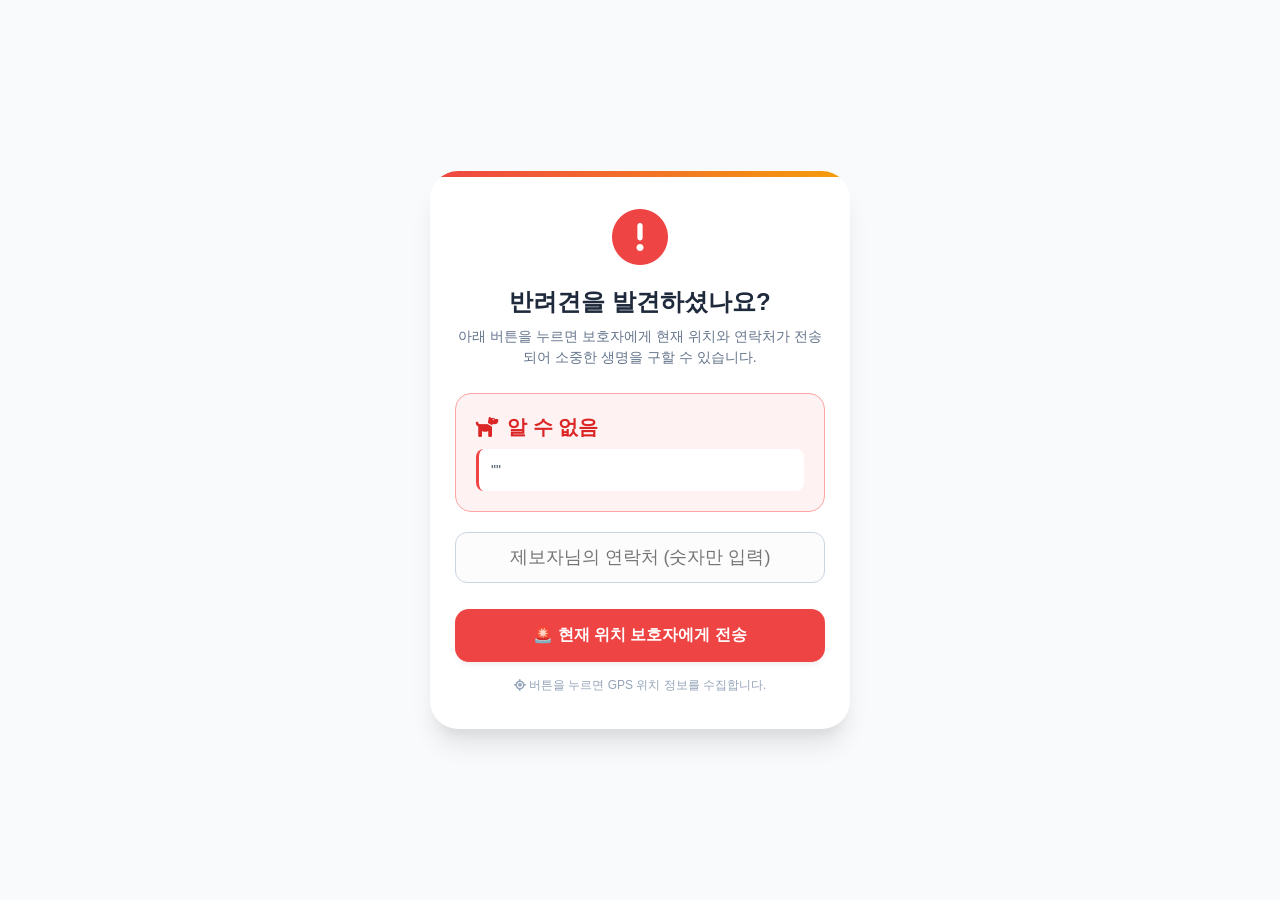
==== find.html @ c84675dd "Initial commit for PetConnect SOS app" ====
<!DOCTYPE html>
<html lang="ko">
<head>
    <meta charset="UTF-8">
    <meta name="viewport" content="width=device-width, initial-scale=1.0">
    <title>PetConnect SOS | 우리 아이를 찾아주세요</title>
    <link rel="stylesheet" href="style.css">
    <link rel="stylesheet" href="https://cdnjs.cloudflare.com/ajax/libs/font-awesome/6.5.1/css/all.min.css">
</head>
<body>
    <div class="container fade-in">
        <div class="alert-icon"><i class="fa-solid fa-circle-exclamation"></i></div>
        <h1>반려견을 발견하셨나요?</h1>
        <p class="subtitle">아래 버튼을 누르면 보호자에게 현재 위치와 연락처가 전송되어 소중한 생명을 구할 수 있습니다.</p>

        <div class="pet-info">
            <div class="name"><i class="fa-solid fa-dog"></i> <span id="displayPetName">아이 이름 로딩중...</span></div>
            <div class="desc" id="displayPetDesc">보호자의 당부 메시지 로딩중...</div>
        </div>

        <div id="message-box" class="alert-box hidden"></div>

        <div class="input-group">
            <input type="tel" id="finderPhone" class="input-field" placeholder="제보자님의 연락처 (숫자만 입력)" style="text-align:center; font-size:18px;">
        </div>

        <button type="button" class="btn" id="sosBtn" onclick="sendSosSignal()">
            🚨 현재 위치 보호자에게 전송
        </button>
        <p style="font-size: 12px; color: #94a3b8; margin-top: 15px;">
            <i class="fa-solid fa-location-crosshairs"></i> 버튼을 누르면 GPS 위치 정보를 수집합니다.
        </p>
    </div>

    <script>
        // !!!!!!!!!!!!!!!!!!!!!!!!!!!!!!!!!!!!!!!!!!!!!!!!
        // 구글 앱스 스크립트 배포 후 생성된 URL을 아래에 입력하세요.
        // !!!!!!!!!!!!!!!!!!!!!!!!!!!!!!!!!!!!!!!!!!!!!!!!
        const WEB_APP_URL = "https://script.google.com/macros/s/AKfycbw6n6yYfjl-XmmtfQTzbZuoYNISw5Run0rVU8K2gwabM-v_0D5e99VcQE3fftP9sar68A/exec";

        const urlParams = new URLSearchParams(window.location.search);
        const tagId = urlParams.get('id');
        const petName = urlParams.get('name') || "알 수 없음";
        const petDesc = urlParams.get('desc') || "";

        document.getElementById('displayPetName').innerText = petName;
        document.getElementById('displayPetDesc').innerText = `"${petDesc}"`;

        async function sendSosSignal() {
            const finderPhone = document.getElementById('finderPhone').value;
            const btn = document.getElementById('sosBtn');
            const msgBox = document.getElementById('message-box');

            if(!finderPhone || finderPhone.length < 8) {
                alert("정확한 연락처를 입력해주세요.");
                document.getElementById('finderPhone').focus();
                return;
            }

            if(WEB_APP_URL === "YOUR_GOOGLE_APPS_SCRIPT_WEB_APP_URL") {
                alert("웹 앱 URL이 설정되지 않았습니다.");
                return;
            }

            btn.disabled = true;
            btn.innerHTML = '<i class="fa-solid fa-spinner fa-spin"></i> 위치 정보 확인 및 전송 중...';

            // GPS 위치 가져오기
            if ("geolocation" in navigator) {
                navigator.geolocation.getCurrentPosition(
                    position => {
                        const lat = position.coords.latitude;
                        const lng = position.coords.longitude;
                        sendToServer(lat, lng, finderPhone, btn, msgBox);
                    },
                    error => {
                        console.warn("위치 정보를 가져올 수 없습니다.", error);
                        // 위치 수집 거부/실패 시에도 연락처만이라도 전송
                        sendToServer(null, null, finderPhone, btn, msgBox);
                    },
                    { enableHighAccuracy: true, timeout: 5000 }
                );
            } else {
                // GPS 지원 안하는 기기
                sendToServer(null, null, finderPhone, btn, msgBox);
            }
        }

        async function sendToServer(lat, lng, finderPhone, btn, msgBox) {
            const payload = {
                action: 'sos',
                id: tagId,
                finderPhone: finderPhone,
                lat: lat,
                lng: lng
            };

            try {
                const response = await fetch(WEB_APP_URL, {
                    method: 'POST',
                    body: JSON.stringify(payload)
                });
                
                const result = await response.json();
                
                if(result.status === 'success') {
                    msgBox.className = "alert-box alert-success";
                    msgBox.innerText = "성공적으로 보호자에게 알림이 전송되었습니다. 아이 곁을 잠시만 지켜주세요. 감사합니다!";
                    msgBox.classList.remove('hidden');
                    btn.style.display = 'none';
                } else {
                    throw new Error(result.message);
                }
            } catch (error) {
                console.error(error);
                msgBox.className = "alert-box alert-error";
                msgBox.innerText = "전송 실패: " + error.message;
                msgBox.classList.remove('hidden');
                btn.disabled = false;
                btn.innerHTML = '🚨 현재 위치 보호자에게 전송';
            }
        }
    </script>
</body>
</html>
---- style.css ----
:root {
    --primary: #ef4444;
    --primary-hover: #dc2626;
    --primary-light: #fef2f2;
    --bg-color: #f8fafc;
    --card-bg: #ffffff;
    --text-main: #1e293b;
    --text-muted: #64748b;
    --border-color: #cbd5e1;
    --shadow-sm: 0 4px 6px -1px rgba(0, 0, 0, 0.05), 0 2px 4px -1px rgba(0, 0, 0, 0.03);
    --shadow-lg: 0 20px 25px -5px rgba(0, 0, 0, 0.1), 0 10px 10px -5px rgba(0, 0, 0, 0.04);
}

* {
    box-sizing: border-box;
    margin: 0;
    padding: 0;
    font-family: 'Pretendard', 'Malgun Gothic', sans-serif;
}

body {
    background-color: var(--bg-color);
    display: flex;
    justify-content: center;
    align-items: center;
    min-height: 100vh;
    padding: 20px;
    color: var(--text-main);
}

.container {
    width: 100%;
    max-width: 420px;
    background: var(--card-bg);
    padding: 35px 25px;
    border-radius: 28px;
    box-shadow: var(--shadow-lg);
    text-align: center;
    position: relative;
    overflow: hidden;
}

/* Optional gradient border effect */
.container::before {
    content: '';
    position: absolute;
    top: 0; left: 0; right: 0; height: 6px;
    background: linear-gradient(90deg, #ef4444, #f59e0b);
}

h1 {
    font-size: 24px;
    font-weight: 700;
    margin-bottom: 8px;
    color: var(--text-main);
}

p.subtitle {
    color: var(--text-muted);
    font-size: 14px;
    margin-bottom: 25px;
    line-height: 1.5;
}

.input-group {
    text-align: left;
    margin-bottom: 16px;
}

.input-group label {
    display: block;
    font-size: 13px;
    font-weight: 600;
    margin-bottom: 6px;
    color: var(--text-muted);
}

.input-field {
    width: 100%;
    padding: 14px 16px;
    border: 1px solid var(--border-color);
    border-radius: 12px;
    font-size: 15px;
    transition: all 0.3s ease;
    background-color: #fcfcfc;
}

.input-field:focus {
    outline: none;
    border-color: var(--primary);
    box-shadow: 0 0 0 3px rgba(239, 68, 68, 0.2);
    background-color: #ffffff;
}

.btn {
    width: 100%;
    padding: 16px;
    background: var(--primary);
    color: white;
    border: none;
    border-radius: 14px;
    font-size: 16px;
    font-weight: bold;
    cursor: pointer;
    transition: background 0.3s ease, transform 0.1s ease;
    box-shadow: var(--shadow-sm);
    margin-top: 10px;
}

.btn:hover {
    background: var(--primary-hover);
}

.btn:active {
    transform: scale(0.98);
}

/* Loading Spinner */
.spinner {
    width: 40px;
    height: 40px;
    border: 4px solid rgba(239, 68, 68, 0.2);
    border-left-color: var(--primary);
    border-radius: 50%;
    animation: spin 1s linear infinite;
    margin: 30px auto;
}

@keyframes spin {
    0% { transform: rotate(0deg); }
    100% { transform: rotate(360deg); }
}

/* Animations */
.fade-in {
    animation: fadeIn 0.5s ease forwards;
}

@keyframes fadeIn {
    from { opacity: 0; transform: translateY(10px); }
    to { opacity: 1; transform: translateY(0); }
}

/* Pet Info Card */
.pet-info {
    background: var(--primary-light);
    padding: 20px;
    border-radius: 16px;
    margin: 20px 0;
    border: 1px solid #fca5a5;
    text-align: left;
}

.pet-info .name {
    font-size: 20px;
    font-weight: 800;
    color: var(--primary-hover);
    margin-bottom: 8px;
    display: flex;
    align-items: center;
    gap: 8px;
}

.pet-info .desc {
    font-size: 14px;
    color: #475569;
    line-height: 1.6;
    background: white;
    padding: 10px 12px;
    border-radius: 8px;
    border-left: 3px solid var(--primary);
}

.alert-icon {
    font-size: 56px;
    color: var(--primary);
    margin-bottom: 15px;
    animation: pulse 2s infinite;
}

@keyframes pulse {
    0% { transform: scale(1); }
    50% { transform: scale(1.08); }
    100% { transform: scale(1); }
}

.hidden {
    display: none !important;
}

.alert-box {
    padding: 12px;
    border-radius: 8px;
    margin-bottom: 15px;
    font-size: 14px;
    text-align: left;
}
.alert-success { background-color: #dcfce7; color: #166534; border: 1px solid #bbf7d0; }
.alert-error { background-color: #fee2e2; color: #991b1b; border: 1px solid #fecaca; }
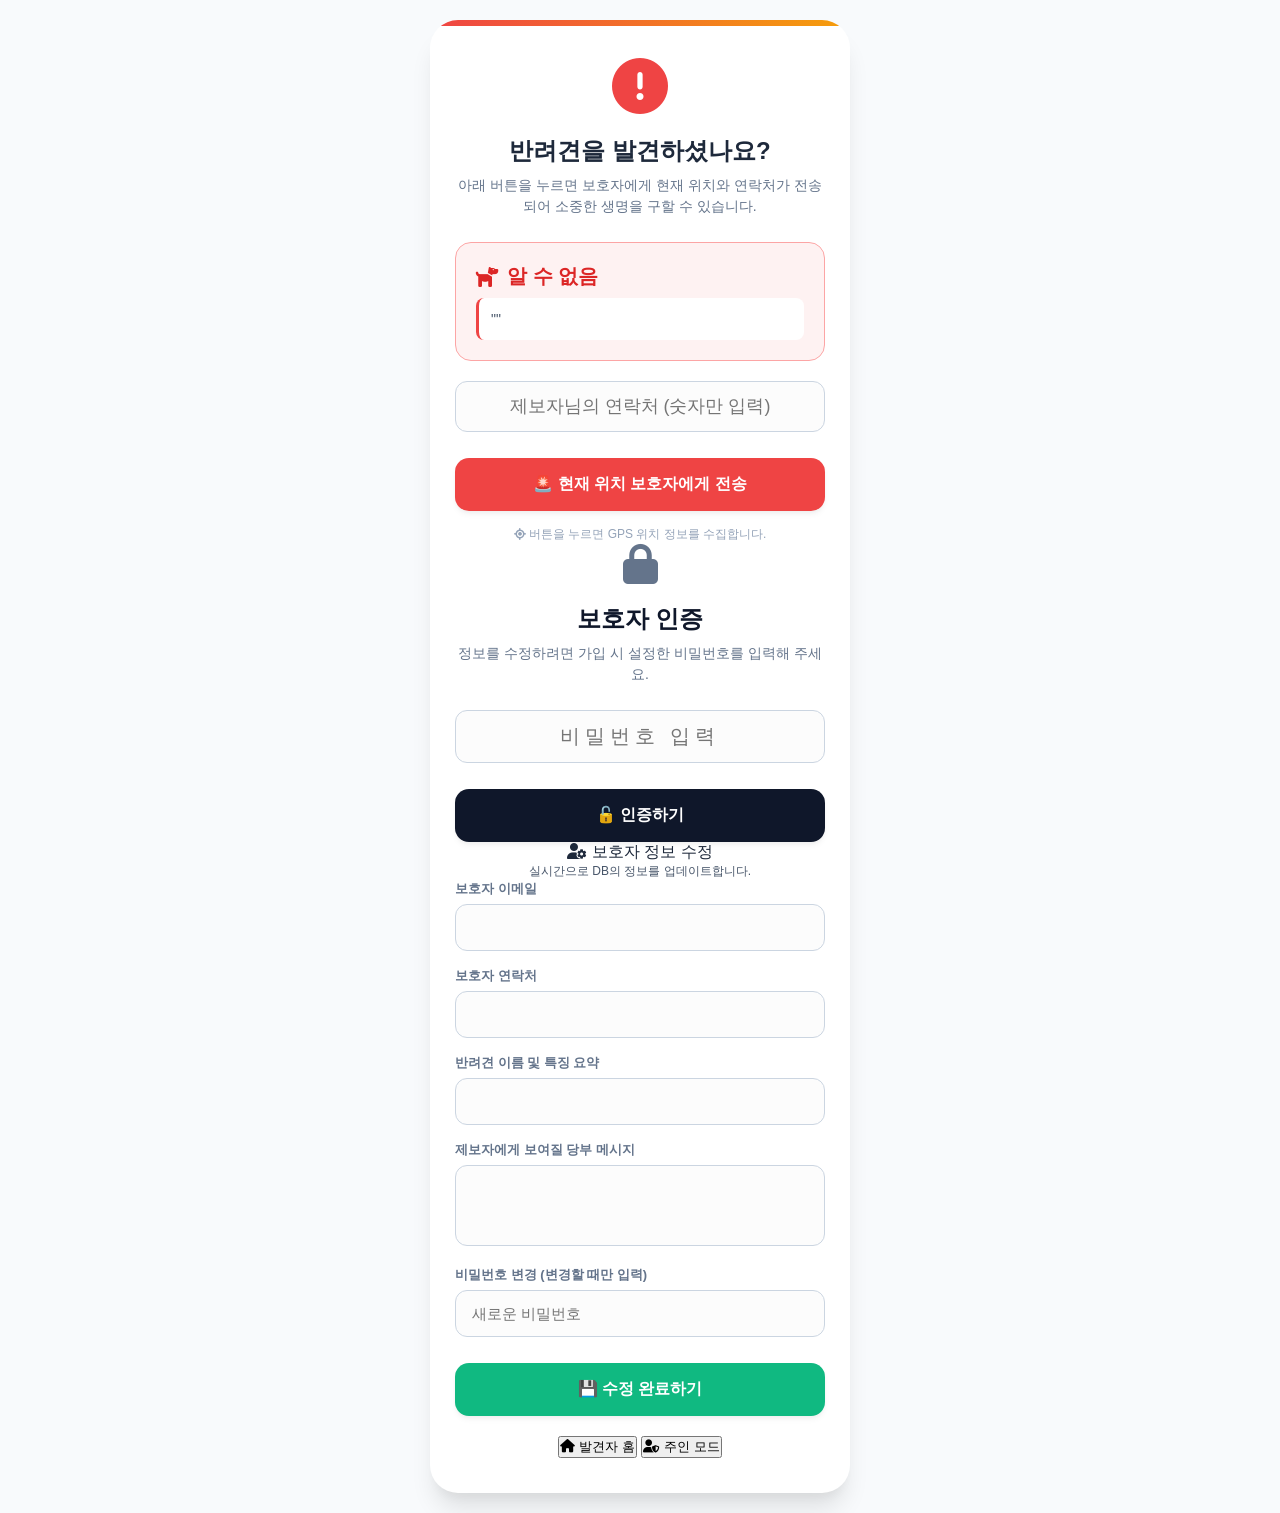
==== commit b2aadb14: "Add Owner Mode" ====
--- a/find.html
+++ b/find.html
@@ -8,28 +8,95 @@
     <link rel="stylesheet" href="https://cdnjs.cloudflare.com/ajax/libs/font-awesome/6.5.1/css/all.min.css">
 </head>
 <body>
-    <div class="container fade-in">
-        <div class="alert-icon"><i class="fa-solid fa-circle-exclamation"></i></div>
-        <h1>반려견을 발견하셨나요?</h1>
-        <p class="subtitle">아래 버튼을 누르면 보호자에게 현재 위치와 연락처가 전송되어 소중한 생명을 구할 수 있습니다.</p>
-
-        <div class="pet-info">
-            <div class="name"><i class="fa-solid fa-dog"></i> <span id="displayPetName">아이 이름 로딩중...</span></div>
-            <div class="desc" id="displayPetDesc">보호자의 당부 메시지 로딩중...</div>
+    <div class="container app-container fade-in">
+        <!-- 발견자(SOS) 모드 뷰 -->
+        <div id="viewFinder" class="content-view active">
+            <div class="alert-icon"><i class="fa-solid fa-circle-exclamation"></i></div>
+            <h1>반려견을 발견하셨나요?</h1>
+            <p class="subtitle">아래 버튼을 누르면 보호자에게 현재 위치와 연락처가 전송되어 소중한 생명을 구할 수 있습니다.</p>
+
+            <div class="pet-info">
+                <div class="name"><i class="fa-solid fa-dog"></i> <span id="displayPetName">아이 이름 로딩중...</span></div>
+                <div class="desc" id="displayPetDesc">보호자의 당부 메시지 로딩중...</div>
+            </div>
+
+            <div id="message-box" class="alert-box hidden"></div>
+
+            <div class="input-group">
+                <input type="tel" id="finderPhone" class="input-field" placeholder="제보자님의 연락처 (숫자만 입력)" style="text-align:center; font-size:18px;">
+            </div>
+
+            <button type="button" class="btn" id="sosBtn" onclick="sendSosSignal()">
+                🚨 현재 위치 보호자에게 전송
+            </button>
+            <p style="font-size: 12px; color: #94a3b8; margin-top: 15px;">
+                <i class="fa-solid fa-location-crosshairs"></i> 버튼을 누르면 GPS 위치 정보를 수집합니다.
+            </p>
         </div>
 
-        <div id="message-box" class="alert-box hidden"></div>
-
-        <div class="input-group">
-            <input type="tel" id="finderPhone" class="input-field" placeholder="제보자님의 연락처 (숫자만 입력)" style="text-align:center; font-size:18px;">
+        <!-- 보호자 로그인 뷰 -->
+        <div id="viewOwnerAuth" class="content-view">
+            <div class="alert-icon" style="color: #64748b; font-size: 40px;"><i class="fa-solid fa-lock"></i></div>
+            <h1 style="color: #0f172a;">보호자 인증</h1>
+            <p class="subtitle">정보를 수정하려면 가입 시 설정한 비밀번호를 입력해 주세요.</p>
+            
+            <div id="auth-message-box" class="alert-box hidden"></div>
+
+            <div class="input-group">
+                <input type="password" id="authPassword" class="input-field" placeholder="비밀번호 입력" style="text-align:center; letter-spacing: 5px; font-size: 20px;">
+            </div>
+
+            <button type="button" class="btn" id="authBtn" onclick="authOwner()" style="background-color: #0f172a;">
+                🔓 인증하기
+            </button>
         </div>
 
-        <button type="button" class="btn" id="sosBtn" onclick="sendSosSignal()">
-            🚨 현재 위치 보호자에게 전송
-        </button>
-        <p style="font-size: 12px; color: #94a3b8; margin-top: 15px;">
-            <i class="fa-solid fa-location-crosshairs"></i> 버튼을 누르면 GPS 위치 정보를 수집합니다.
-        </p>
+        <!-- 보호자 정보 수정 뷰 -->
+        <div id="viewOwnerEdit" class="content-view">
+            <div class="owner-card">
+                <div class="owner-title"><i class="fa-solid fa-user-gear"></i> 보호자 정보 수정</div>
+                <p style="font-size: 12px; color: #475569;">실시간으로 DB의 정보를 업데이트합니다.</p>
+            </div>
+            
+            <div id="edit-message-box" class="alert-box hidden"></div>
+
+            <div class="input-group">
+                <label>보호자 이메일</label>
+                <input type="email" id="editEmail" class="input-field">
+            </div>
+            <div class="input-group">
+                <label>보호자 연락처</label>
+                <input type="tel" id="editPhone" class="input-field">
+            </div>
+            <div class="input-group">
+                <label>반려견 이름 및 특징 요약</label>
+                <input type="text" id="editPetName" class="input-field">
+            </div>
+            <div class="input-group">
+                <label>제보자에게 보여질 당부 메시지</label>
+                <textarea id="editPetDesc" class="input-field" rows="3" style="resize:none;"></textarea>
+            </div>
+            <div class="input-group">
+                <label>비밀번호 변경 (변경할 때만 입력)</label>
+                <input type="password" id="editPassword" class="input-field" placeholder="새로운 비밀번호">
+            </div>
+
+            <button type="button" class="btn" id="saveBtn" onclick="updateOwnerInfo()" style="background-color: #10b981; margin-bottom: 20px;">
+                💾 수정 완료하기
+            </button>
+        </div>
+
+        <!-- 하단 네비게이션 바 -->
+        <nav>
+            <button class="nav-btn active" id="navFinder" onclick="switchView('viewFinder')">
+                <i class="fa-solid fa-house"></i>
+                발견자 홈
+            </button>
+            <button class="nav-btn" id="navOwner" onclick="switchView('viewOwnerAuth')">
+                <i class="fa-solid fa-user-shield"></i>
+                주인 모드
+            </button>
+        </nav>
     </div>
 
     <script>
@@ -43,9 +110,32 @@
         const petName = urlParams.get('name') || "알 수 없음";
         const petDesc = urlParams.get('desc') || "";
 
+        let currentPassword = ""; // 인증 완료 후 수정 요청 시 사용할 기존 비밀번호
+
         document.getElementById('displayPetName').innerText = petName;
         document.getElementById('displayPetDesc').innerText = `"${petDesc}"`;
 
+        // 뷰 전환 로직
+        function switchView(viewId) {
+            // 모든 뷰 가리기
+            document.querySelectorAll('.content-view').forEach(view => view.classList.remove('active'));
+            // 모든 네비 버튼 비활성화
+            document.querySelectorAll('.nav-btn').forEach(btn => btn.classList.remove('active'));
+            
+            // 만약 이미 로그인 된 상태에서 주인 모드를 누르면 뷰를 Edit 화면으로 넘김
+            if (viewId === 'viewOwnerAuth' && currentPassword !== "") {
+                viewId = 'viewOwnerEdit';
+                document.getElementById('navOwner').classList.add('active');
+            } else if (viewId === 'viewFinder') {
+                document.getElementById('navFinder').classList.add('active');
+            } else if (viewId === 'viewOwnerAuth') {
+                document.getElementById('navOwner').classList.add('active');
+            }
+
+            document.getElementById(viewId).classList.add('active');
+        }
+
+        // [발견자 기능] SOS 전송
         async function sendSosSignal() {
             const finderPhone = document.getElementById('finderPhone').value;
             const btn = document.getElementById('sosBtn');
@@ -57,15 +147,9 @@
                 return;
             }
 
-            if(WEB_APP_URL === "YOUR_GOOGLE_APPS_SCRIPT_WEB_APP_URL") {
-                alert("웹 앱 URL이 설정되지 않았습니다.");
-                return;
-            }
-
             btn.disabled = true;
             btn.innerHTML = '<i class="fa-solid fa-spinner fa-spin"></i> 위치 정보 확인 및 전송 중...';
 
-            // GPS 위치 가져오기
             if ("geolocation" in navigator) {
                 navigator.geolocation.getCurrentPosition(
                     position => {
@@ -75,49 +159,120 @@
                     },
                     error => {
                         console.warn("위치 정보를 가져올 수 없습니다.", error);
-                        // 위치 수집 거부/실패 시에도 연락처만이라도 전송
                         sendToServer(null, null, finderPhone, btn, msgBox);
                     },
                     { enableHighAccuracy: true, timeout: 5000 }
                 );
             } else {
-                // GPS 지원 안하는 기기
                 sendToServer(null, null, finderPhone, btn, msgBox);
             }
         }
 
         async function sendToServer(lat, lng, finderPhone, btn, msgBox) {
+            try {
+                const response = await fetch(WEB_APP_URL, {
+                    method: 'POST',
+                    body: JSON.stringify({ action: 'sos', id: tagId, finderPhone: finderPhone, lat: lat, lng: lng })
+                });
+                const result = await response.json();
+                if(result.status === 'success') {
+                    msgBox.className = "alert-box alert-success";
+                    msgBox.innerText = "성공적으로 보호자에게 알림이 전송되었습니다. 아이 곁을 잠시만 지켜주세요. 감사합니다!";
+                    msgBox.classList.remove('hidden');
+                    btn.style.display = 'none';
+                } else { throw new Error(result.message); }
+            } catch (error) {
+                msgBox.className = "alert-box alert-error";
+                msgBox.innerText = "전송 실패: " + error.message;
+                msgBox.classList.remove('hidden');
+                btn.disabled = false;
+                btn.innerHTML = '🚨 현재 위치 보호자에게 전송';
+            }
+        }
+
+        // [주인 기능] 비밀번호 인증
+        async function authOwner() {
+            const password = document.getElementById('authPassword').value;
+            const btn = document.getElementById('authBtn');
+            const msgBox = document.getElementById('auth-message-box');
+
+            if(!password) { alert("비밀번호를 입력해주세요."); return; }
+
+            btn.disabled = true;
+            btn.innerHTML = '<i class="fa-solid fa-spinner fa-spin"></i> 확인 중...';
+
+            try {
+                const response = await fetch(WEB_APP_URL, {
+                    method: 'POST',
+                    body: JSON.stringify({ action: 'auth_owner', id: tagId, password: password })
+                });
+                const result = await response.json();
+                
+                if(result.status === 'success') {
+                    currentPassword = password; // 인증 성공 시 비번 저장
+                    
+                    // 폼에 기존 정보 채우기
+                    document.getElementById('editEmail').value = result.data.email;
+                    document.getElementById('editPhone').value = result.data.phone;
+                    document.getElementById('editPetName').value = result.data.petName;
+                    document.getElementById('editPetDesc').value = result.data.petDesc;
+                    
+                    // 수정 화면으로 전환
+                    switchView('viewOwnerEdit');
+                } else { throw new Error(result.message); }
+            } catch (error) {
+                msgBox.className = "alert-box alert-error";
+                msgBox.innerText = "인증 실패: " + error.message;
+                msgBox.classList.remove('hidden');
+            } finally {
+                btn.disabled = false;
+                btn.innerHTML = '🔓 인증하기';
+            }
+        }
+
+        // [주인 기능] 정보 수정 완료
+        async function updateOwnerInfo() {
+            const btn = document.getElementById('saveBtn');
+            const msgBox = document.getElementById('edit-message-box');
+            
             const payload = {
-                action: 'sos',
+                action: 'update_owner',
                 id: tagId,
-                finderPhone: finderPhone,
-                lat: lat,
-                lng: lng
+                password: currentPassword, // 보안 검증용 기존 비번
+                email: document.getElementById('editEmail').value,
+                phone: document.getElementById('editPhone').value,
+                petName: document.getElementById('editPetName').value,
+                petDesc: document.getElementById('editPetDesc').value,
+                newPassword: document.getElementById('editPassword').value
             };
+
+            btn.disabled = true;
+            btn.innerHTML = '<i class="fa-solid fa-spinner fa-spin"></i> 저장 중...';
 
             try {
                 const response = await fetch(WEB_APP_URL, {
                     method: 'POST',
                     body: JSON.stringify(payload)
                 });
-                
                 const result = await response.json();
                 
                 if(result.status === 'success') {
-                    msgBox.className = "alert-box alert-success";
-                    msgBox.innerText = "성공적으로 보호자에게 알림이 전송되었습니다. 아이 곁을 잠시만 지켜주세요. 감사합니다!";
-                    msgBox.classList.remove('hidden');
-                    btn.style.display = 'none';
-                } else {
-                    throw new Error(result.message);
-                }
+                    if (payload.newPassword) currentPassword = payload.newPassword;
+                    
+                    // 성공 메시지 띄우기 및 발견자 홈 뷰 업데이트
+                    document.getElementById('displayPetName').innerText = payload.petName;
+                    document.getElementById('displayPetDesc').innerText = `"${payload.petDesc}"`;
+                    
+                    alert("성공적으로 정보가 업데이트되었습니다!");
+                    switchView('viewFinder');
+                } else { throw new Error(result.message); }
             } catch (error) {
-                console.error(error);
                 msgBox.className = "alert-box alert-error";
-                msgBox.innerText = "전송 실패: " + error.message;
+                msgBox.innerText = "수정 실패: " + error.message;
                 msgBox.classList.remove('hidden');
+            } finally {
                 btn.disabled = false;
-                btn.innerHTML = '🚨 현재 위치 보호자에게 전송';
+                btn.innerHTML = '💾 수정 완료하기';
             }
         }
     </script>
--- a/style.css
+++ b/style.css
@@ -197,3 +197,78 @@
 }
 .alert-success { background-color: #dcfce7; color: #166534; border: 1px solid #bbf7d0; }
 .alert-error { background-color: #fee2e2; color: #991b1b; border: 1px solid #fecaca; }
+
+ / *   B o t t o m   N a v i g a t i o n   * / 
+ . a p p - c o n t a i n e r   { 
+         p a d d i n g - b o t t o m :   7 0 p x ;   / *   S p a c e   f o r   n a v   b a r   * / 
+ } 
+ 
+ n a v   { 
+         p o s i t i o n :   a b s o l u t e ; 
+         b o t t o m :   0 ; 
+         l e f t :   0 ; 
+         w i d t h :   1 0 0 % ; 
+         h e i g h t :   6 5 p x ; 
+         b o r d e r - t o p :   1 p x   s o l i d   v a r ( - - b o r d e r - c o l o r ) ; 
+         b a c k g r o u n d :   v a r ( - - c a r d - b g ) ; 
+         d i s p l a y :   f l e x ; 
+         j u s t i f y - c o n t e n t :   s p a c e - a r o u n d ; 
+         a l i g n - i t e m s :   c e n t e r ; 
+         b o r d e r - r a d i u s :   0   0   2 8 p x   2 8 p x ; 
+ } 
+ 
+ . n a v - b t n   { 
+         b a c k g r o u n d :   n o n e ; 
+         b o r d e r :   n o n e ; 
+         c u r s o r :   p o i n t e r ; 
+         t e x t - a l i g n :   c e n t e r ; 
+         f o n t - s i z e :   1 1 p x ; 
+         f o n t - w e i g h t :   b o l d ; 
+         c o l o r :   v a r ( - - t e x t - m u t e d ) ; 
+         f l e x :   1 ; 
+         h e i g h t :   1 0 0 % ; 
+         t r a n s i t i o n :   c o l o r   0 . 2 s ; 
+ } 
+ 
+ . n a v - b t n   i   { 
+         f o n t - s i z e :   2 0 p x ; 
+         m a r g i n - b o t t o m :   4 p x ; 
+         d i s p l a y :   b l o c k ; 
+ } 
+ 
+ . n a v - b t n . a c t i v e   { 
+         c o l o r :   v a r ( - - p r i m a r y ) ; 
+ } 
+ 
+ . c o n t e n t - v i e w   { 
+         d i s p l a y :   n o n e ; 
+         f l e x - d i r e c t i o n :   c o l u m n ; 
+         a n i m a t i o n :   f a d e I n   0 . 4 s   e a s e ; 
+ } 
+ 
+ . c o n t e n t - v i e w . a c t i v e   { 
+         d i s p l a y :   f l e x ; 
+ } 
+ 
+ / *   O w n e r   A d m i n   s t y l e s   * / 
+ . o w n e r - c a r d   { 
+         b a c k g r o u n d :   # f 8 f a f c ; 
+         b o r d e r :   1 p x   s o l i d   # c b d 5 e 1 ; 
+         p a d d i n g :   1 5 p x ; 
+         b o r d e r - r a d i u s :   1 4 p x ; 
+         m a r g i n - b o t t o m :   2 0 p x ; 
+         t e x t - a l i g n :   l e f t ; 
+ } 
+ 
+ . o w n e r - t i t l e   { 
+         f o n t - s i z e :   1 6 p x ; 
+         f o n t - w e i g h t :   7 0 0 ; 
+         c o l o r :   # 0 f 1 7 2 a ; 
+         m a r g i n - b o t t o m :   8 p x ; 
+         d i s p l a y :   f l e x ; 
+         a l i g n - i t e m s :   c e n t e r ; 
+         g a p :   8 p x ; 
+ } 
+ + 
+ 
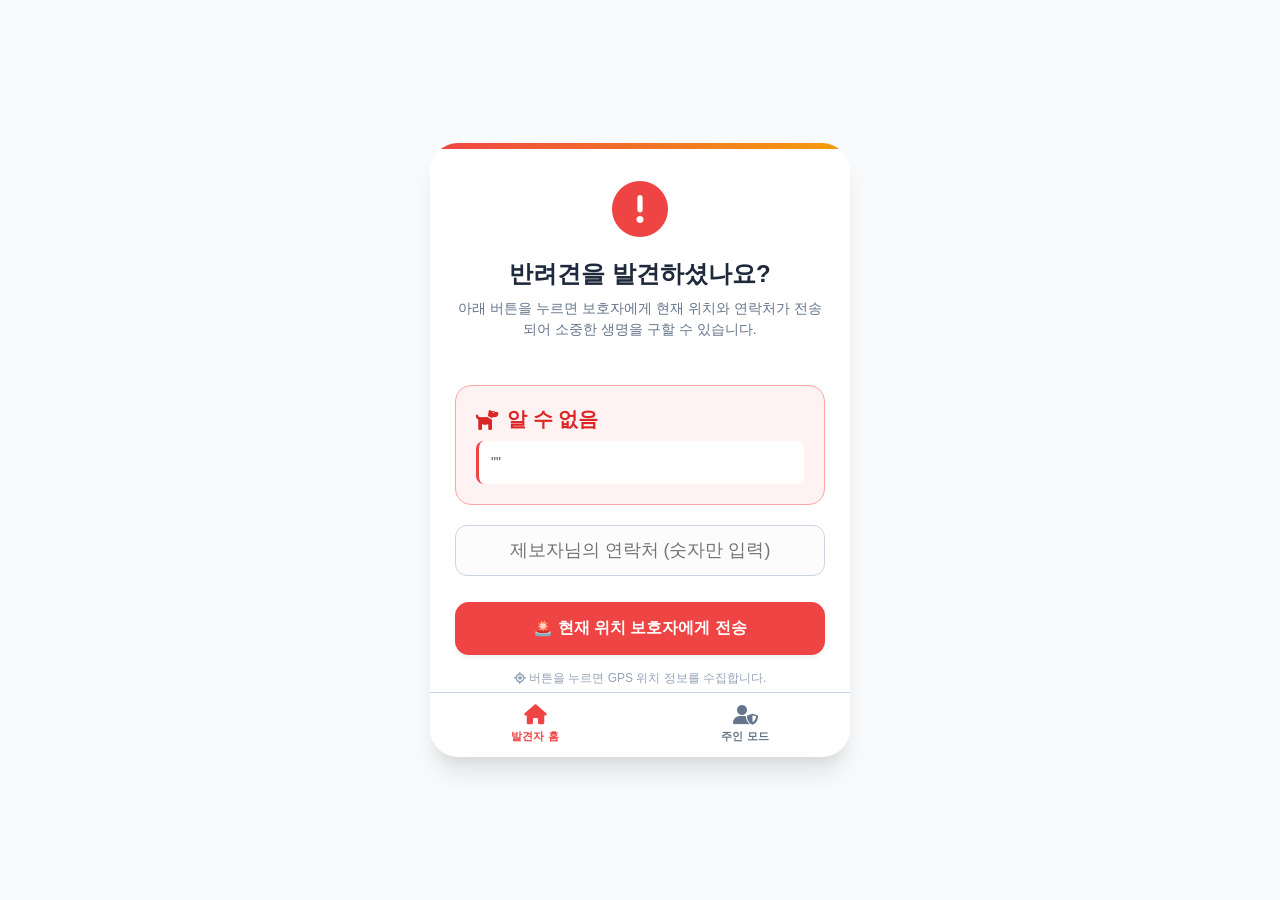
==== commit 9e64b52e: "Fix CORS headers" ====
--- a/find.html
+++ b/find.html
@@ -251,8 +251,11 @@
 
             try {
                 const response = await fetch(WEB_APP_URL, {
-                    method: 'POST',
-                    body: JSON.stringify(payload)
+                    method: "POST",
+                    headers: {
+                        "Content-Type": "text/plain;charset=utf-8",
+                    },
+                    body: JSON.stringify(payload),
                 });
                 const result = await response.json();
                 
--- a/style.css
+++ b/style.css
@@ -198,77 +198,74 @@
 .alert-success { background-color: #dcfce7; color: #166534; border: 1px solid #bbf7d0; }
 .alert-error { background-color: #fee2e2; color: #991b1b; border: 1px solid #fecaca; }
 
- / *   B o t t o m   N a v i g a t i o n   * / 
- . a p p - c o n t a i n e r   { 
-         p a d d i n g - b o t t o m :   7 0 p x ;   / *   S p a c e   f o r   n a v   b a r   * / 
- } 
- 
- n a v   { 
-         p o s i t i o n :   a b s o l u t e ; 
-         b o t t o m :   0 ; 
-         l e f t :   0 ; 
-         w i d t h :   1 0 0 % ; 
-         h e i g h t :   6 5 p x ; 
-         b o r d e r - t o p :   1 p x   s o l i d   v a r ( - - b o r d e r - c o l o r ) ; 
-         b a c k g r o u n d :   v a r ( - - c a r d - b g ) ; 
-         d i s p l a y :   f l e x ; 
-         j u s t i f y - c o n t e n t :   s p a c e - a r o u n d ; 
-         a l i g n - i t e m s :   c e n t e r ; 
-         b o r d e r - r a d i u s :   0   0   2 8 p x   2 8 p x ; 
- } 
- 
- . n a v - b t n   { 
-         b a c k g r o u n d :   n o n e ; 
-         b o r d e r :   n o n e ; 
-         c u r s o r :   p o i n t e r ; 
-         t e x t - a l i g n :   c e n t e r ; 
-         f o n t - s i z e :   1 1 p x ; 
-         f o n t - w e i g h t :   b o l d ; 
-         c o l o r :   v a r ( - - t e x t - m u t e d ) ; 
-         f l e x :   1 ; 
-         h e i g h t :   1 0 0 % ; 
-         t r a n s i t i o n :   c o l o r   0 . 2 s ; 
- } 
- 
- . n a v - b t n   i   { 
-         f o n t - s i z e :   2 0 p x ; 
-         m a r g i n - b o t t o m :   4 p x ; 
-         d i s p l a y :   b l o c k ; 
- } 
- 
- . n a v - b t n . a c t i v e   { 
-         c o l o r :   v a r ( - - p r i m a r y ) ; 
- } 
- 
- . c o n t e n t - v i e w   { 
-         d i s p l a y :   n o n e ; 
-         f l e x - d i r e c t i o n :   c o l u m n ; 
-         a n i m a t i o n :   f a d e I n   0 . 4 s   e a s e ; 
- } 
- 
- . c o n t e n t - v i e w . a c t i v e   { 
-         d i s p l a y :   f l e x ; 
- } 
- 
- / *   O w n e r   A d m i n   s t y l e s   * / 
- . o w n e r - c a r d   { 
-         b a c k g r o u n d :   # f 8 f a f c ; 
-         b o r d e r :   1 p x   s o l i d   # c b d 5 e 1 ; 
-         p a d d i n g :   1 5 p x ; 
-         b o r d e r - r a d i u s :   1 4 p x ; 
-         m a r g i n - b o t t o m :   2 0 p x ; 
-         t e x t - a l i g n :   l e f t ; 
- } 
- 
- . o w n e r - t i t l e   { 
-         f o n t - s i z e :   1 6 p x ; 
-         f o n t - w e i g h t :   7 0 0 ; 
-         c o l o r :   # 0 f 1 7 2 a ; 
-         m a r g i n - b o t t o m :   8 p x ; 
-         d i s p l a y :   f l e x ; 
-         a l i g n - i t e m s :   c e n t e r ; 
-         g a p :   8 p x ; 
- } 
- - 
- + /* Bottom Navigation */
+.app-container {
+    padding-bottom: 70px; /* Space for nav bar */
+}
+
+nav {
+    position: absolute;
+    bottom: 0;
+    left: 0;
+    width: 100%;
+    height: 65px;
+    border-top: 1px solid var(--border-color);
+    background: var(--card-bg);
+    display: flex;
+    justify-content: space-around;
+    align-items: center;
+    border-radius: 0 0 28px 28px;
+}
+
+.nav-btn {
+    background: none;
+    border: none;
+    cursor: pointer;
+    text-align: center;
+    font-size: 11px;
+    font-weight: bold;
+    color: var(--text-muted);
+    flex: 1;
+    height: 100%;
+    transition: color 0.2s;
+}
+
+.nav-btn i {
+    font-size: 20px;
+    margin-bottom: 4px;
+    display: block;
+}
+
+.nav-btn.active {
+    color: var(--primary);
+}
+
+.content-view {
+    display: none;
+    flex-direction: column;
+    animation: fadeIn 0.4s ease;
+}
+
+.content-view.active {
+    display: flex;
+}
+
+/* Owner Admin styles */
+.owner-card {
+    background: #f8fafc;
+    border: 1px solid #cbd5e1;
+    padding: 15px;
+    border-radius: 14px;
+    margin-bottom: 20px;
+    text-align: left;
+}
+
+.owner-title {
+    font-size: 16px;
+    font-weight: 700;
+    color: #0f172a;
+    margin-bottom: 8px;
+    display: flex;
+    align-items: center;
+    gap: 8px;
+}
